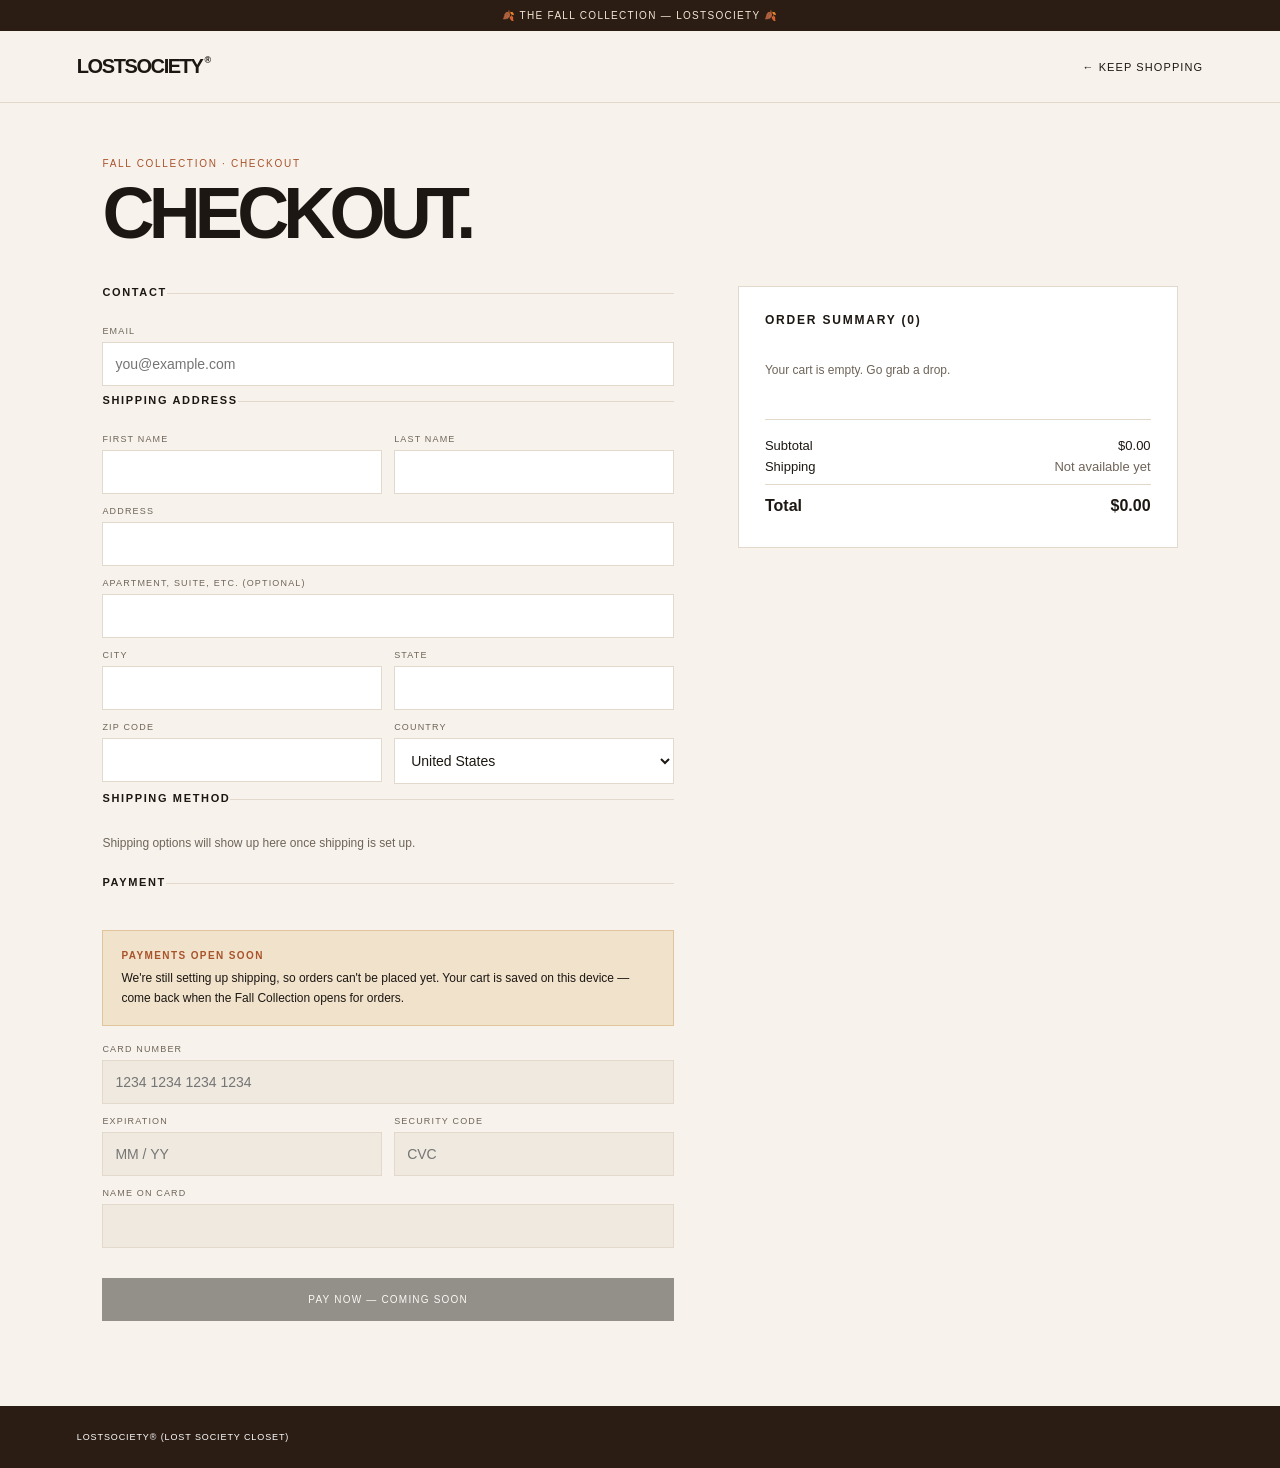
==== checkout.html @ d5fba1bd "Add fall collection theme and clickable drops leading to checkout (6accaf98568cc9c423f81191)" ====
<!DOCTYPE html>
<html lang="en">
<head>
<meta charset="UTF-8"><meta name="viewport" content="width=device-width, initial-scale=1">
<meta name="robots" content="noindex">
<title>Checkout | LOSTSOCIETY</title>
<link rel="icon" href="/favicon.ico?v=2" sizes="any">
<link rel="icon" type="image/png" href="/favicon.png?v=2">
<link rel="stylesheet" href="/shop.css">
<style>
:root{--paper:#f7f3ec;--ink:#1c1712;--muted:#6e6459;--line:#e2d9cc;--rust:#a8532a;--amber:#c98a2e;--bark:#2b1d14}
*{box-sizing:border-box}body{margin:0;background:var(--paper);color:var(--ink);font-family:Arial,Helvetica,sans-serif}a{color:inherit;text-decoration:none}
.announcement{padding:10px 20px;text-align:center;font-size:10px;letter-spacing:.13em;text-transform:uppercase;background:var(--bark);color:#f3e6d3}
header{height:72px;padding:0 6vw;display:flex;align-items:center;justify-content:space-between;border-bottom:1px solid var(--line)}
.brand{font-weight:900;letter-spacing:-.07em;font-size:20px}.brand small{font-size:9px;letter-spacing:0;vertical-align:top;margin-left:2px}
.back{font-size:11px;text-transform:uppercase;letter-spacing:.1em}.back:hover{opacity:.55}
.kicker{font-size:10px;text-transform:uppercase;letter-spacing:.17em;color:var(--rust)}
h1{font-size:clamp(40px,6vw,72px);line-height:.9;letter-spacing:-.08em;text-transform:uppercase;margin:12px 0 0}
.wrap{padding:55px 8vw 85px}
.layout{display:grid;grid-template-columns:1.3fr 1fr;gap:5vw;margin-top:40px;align-items:start}
fieldset{border:0;border-top:1px solid var(--line);padding:24px 0 8px;margin:0}
legend{font-size:11px;letter-spacing:.15em;text-transform:uppercase;font-weight:700;padding:0 0 4px}
.grid{display:grid;grid-template-columns:1fr 1fr;gap:12px}.grid .full{grid-column:1/-1}
label{display:flex;flex-direction:column;gap:6px;font-size:9px;letter-spacing:.13em;text-transform:uppercase;color:var(--muted)}
input,select{font:inherit;font-size:14px;padding:13px 12px;border:1px solid var(--line);background:#fff;color:var(--ink);letter-spacing:0;text-transform:none}
input:focus,select:focus{outline:1px solid var(--ink)}
input:disabled{background:#efe9df;color:#998f83;cursor:not-allowed}
.notice{background:#f1e2cc;border:1px solid #e0c49c;padding:16px 18px;font-size:12px;line-height:1.7;margin:14px 0 18px}
.notice strong{display:block;font-size:10px;letter-spacing:.14em;text-transform:uppercase;color:var(--rust);margin-bottom:4px}
.button{display:inline-block;background:var(--ink);color:#fff;padding:15px 19px;font-size:10px;letter-spacing:.12em;text-transform:uppercase;border:1px solid var(--ink)}
.button:disabled{opacity:.45;cursor:not-allowed}
.summary{background:#fff;border:1px solid var(--line);padding:26px;position:sticky;top:20px}
.summary h2{font-size:12px;letter-spacing:.15em;text-transform:uppercase;margin:0}
.totals{margin-top:18px;border-top:1px solid var(--line);padding-top:12px}.totals .total{font-size:16px;font-weight:700;border-top:1px solid var(--line);padding-top:12px;margin-top:10px}
.muted{color:var(--muted)}
footer{background:var(--bark);color:#fff;padding:26px 6vw;font-size:9px;text-transform:uppercase;letter-spacing:.1em}
@media(max-width:860px){.layout{grid-template-columns:1fr}.summary{position:static;order:-1}.wrap{padding:40px 6vw 65px}}
@media(max-width:450px){.grid{grid-template-columns:1fr}}
</style>
</head>
<body>
<div class="announcement">🍂 The Fall Collection — LOSTSOCIETY 🍂</div>
<header><a class="brand" href="/">LOSTSOCIETY<small>®</small></a><a class="back" href="/#collection">← Keep shopping</a></header>
<main class="wrap">
<div class="kicker">Fall Collection · Checkout</div><h1>Checkout.</h1>
<div class="layout">
<form id="checkout-form" novalidate>
<fieldset><legend>Contact</legend><div class="grid">
<label class="full">Email<input type="email" name="email" autocomplete="email" placeholder="you@example.com"></label>
</div></fieldset>
<fieldset><legend>Shipping address</legend><div class="grid">
<label>First name<input name="first" autocomplete="given-name"></label>
<label>Last name<input name="last" autocomplete="family-name"></label>
<label class="full">Address<input name="address" autocomplete="address-line1"></label>
<label class="full">Apartment, suite, etc. (optional)<input name="address2" autocomplete="address-line2"></label>
<label>City<input name="city" autocomplete="address-level2"></label>
<label>State<input name="state" autocomplete="address-level1"></label>
<label>ZIP code<input name="zip" autocomplete="postal-code" inputmode="numeric"></label>
<label>Country<select name="country" autocomplete="country"><option>United States</option></select></label>
</div></fieldset>
<fieldset><legend>Shipping method</legend>
<p class="muted" style="font-size:12px;margin:4px 0 18px">Shipping options will show up here once shipping is set up.</p>
</fieldset>
<fieldset><legend>Payment</legend>
<div class="notice"><strong>Payments open soon</strong>We're still setting up shipping, so orders can't be placed yet. Your cart is saved on this device — come back when the Fall Collection opens for orders.</div>
<div class="grid">
<label class="full">Card number<input disabled placeholder="1234 1234 1234 1234"></label>
<label>Expiration<input disabled placeholder="MM / YY"></label>
<label>Security code<input disabled placeholder="CVC"></label>
<label class="full">Name on card<input disabled></label>
</div></fieldset>
<button class="button wide" type="submit" id="pay" disabled>Pay now — coming soon</button>
</form>
<aside class="summary"><h2>Order summary (<span data-cart-count>0</span>)</h2>
<div id="summary-lines"></div>
<div class="totals">
<div class="row"><span>Subtotal</span><span id="subtotal">$0.00</span></div>
<div class="row"><span>Shipping</span><span class="muted">Not available yet</span></div>
<div class="row total"><span>Total</span><span id="total">$0.00</span></div>
</div></aside>
</div>
</main>
<footer>LOSTSOCIETY® (Lost Society Closet)</footer>
<script src="/cart.js"></script>
<script>
function render(){renderCartLines(document.getElementById('summary-lines'));const s=money(Cart.subtotal());document.getElementById('subtotal').textContent=s;document.getElementById('total').textContent=s}
document.addEventListener('cart:change',render);render();
document.getElementById('checkout-form').addEventListener('submit',e=>e.preventDefault());
</script>
</body></html>
---- shop.css ----
/* Fall touches */
.hero{position:relative;overflow:hidden}.hero>*:not(.leaves){position:relative;z-index:1}
.leaves{position:absolute;inset:0;pointer-events:none;z-index:0}
.leaves i{position:absolute;top:-40px;font-style:normal;font-size:18px;opacity:.55;animation:leaf-fall 14s linear infinite}
.leaves i:nth-child(1){left:6%;animation-delay:0s}.leaves i:nth-child(2){left:22%;animation-delay:-5s;font-size:14px}
.leaves i:nth-child(3){left:41%;animation-delay:-9s}.leaves i:nth-child(4){left:58%;animation-delay:-2s;font-size:13px}
.leaves i:nth-child(5){left:76%;animation-delay:-11s}.leaves i:nth-child(6){left:92%;animation-delay:-7s;font-size:15px}
@keyframes leaf-fall{0%{transform:translate(0,0) rotate(0)}50%{transform:translate(30px,320px) rotate(160deg)}100%{transform:translate(-10px,680px) rotate(340deg);opacity:0}}
@media(prefers-reduced-motion:reduce){.leaves{display:none}}
.fall-title{color:var(--bark)}.fall-title::after{content:" 🍂";font-size:.5em;vertical-align:middle}
#collection .kicker{color:var(--rust)}
.story{background:#efe5d6}
footer{background:var(--bark)}

/* Shoppable cards */
.product-card.shoppable{font:inherit;color:inherit;text-align:left;cursor:pointer;transition:transform .2s,box-shadow .2s,border-color .2s;background:#f1ebe1}
.product-card.shoppable:hover,.product-card.shoppable:focus-visible{transform:translateY(-3px);box-shadow:0 12px 28px rgba(80,45,15,.13);border-color:var(--amber);outline:none}
.product-card.shoppable img{width:100%;height:auto;display:block;margin:14px 0}
.product-card .product-name{color:var(--ink)!important;font-weight:700}
.shop-hint{margin-top:12px;font-size:9px;letter-spacing:.13em;text-transform:uppercase;color:var(--rust)}

/* Header cart */
.cart-toggle{background:none;font:inherit;letter-spacing:inherit;text-transform:inherit;color:inherit;cursor:pointer}
.mobile-cart{display:none;margin-left:auto;margin-right:14px;background:none;border:1px solid var(--ink);padding:8px 11px;font-size:10px;letter-spacing:.1em;text-transform:uppercase;font-family:inherit;color:inherit}
@media(max-width:760px){.mobile-cart{display:block}}

/* Panels */
.overlay{position:fixed;inset:0;background:rgba(30,20,12,.5);z-index:20}
.modal{position:fixed;z-index:21;left:50%;top:50%;transform:translate(-50%,-50%);width:min(860px,94vw);max-height:92vh;overflow:auto;background:var(--paper);display:grid;grid-template-columns:1fr 1fr;border:1px solid var(--line)}
.modal[hidden],.drawer[hidden],.overlay[hidden]{display:none}
.pm-image{background:#fff;display:flex;align-items:center;justify-content:center;padding:20px}.pm-image img{width:100%;height:auto}
.pm-info{padding:38px 32px}.pm-info h3{font-size:clamp(30px,4vw,44px);letter-spacing:-.06em;text-transform:uppercase;margin:12px 0 6px;line-height:.95}
.pm-price{font-size:18px;font-weight:700;margin:0 0 14px}.pm-desc{font-size:12px;color:var(--muted);line-height:1.7}
.pm-label{font-size:9px;letter-spacing:.15em;text-transform:uppercase;color:var(--muted);margin:20px 0 8px}
.sizes{display:flex;gap:6px;flex-wrap:wrap}.sizes button{min-width:46px;padding:11px 8px;border:1px solid var(--line);background:#fff;font:inherit;font-size:11px;cursor:pointer}.sizes button:hover{border-color:var(--ink)}.sizes button.on{background:var(--ink);color:#fff;border-color:var(--ink)}
.pm-msg{font-size:11px;color:var(--rust);min-height:16px}
.button.wide{display:block;width:100%;text-align:center;margin-top:22px;cursor:pointer;font-family:inherit}
.button.disabled{opacity:.4;pointer-events:none}
.close{position:absolute;top:10px;right:14px;background:none;border:0;font-size:28px;cursor:pointer;color:var(--ink);z-index:2}
.drawer{position:fixed;z-index:21;top:0;right:0;bottom:0;width:min(420px,100vw);background:var(--paper);display:flex;flex-direction:column;border-left:1px solid var(--line)}
.drawer-top{padding:24px;border-bottom:1px solid var(--line);font-size:12px;letter-spacing:.12em;text-transform:uppercase;position:relative}.drawer-top .close{top:12px}
.drawer-lines{flex:1;overflow:auto;padding:0 24px}
.drawer-bottom{padding:22px 24px;border-top:1px solid var(--line)}.drawer-bottom p{font-size:11px;color:var(--muted);margin:6px 0 0}
.row{display:flex;justify-content:space-between;font-size:13px;margin:6px 0}

/* Cart lines (drawer + checkout) */
.cart-line{display:grid;grid-template-columns:64px 1fr auto;gap:14px;padding:18px 0;border-bottom:1px solid var(--line);align-items:start}
.cart-line img{width:64px;height:64px;object-fit:cover;background:#fff;border:1px solid var(--line)}
.cart-line-info{display:flex;flex-direction:column;gap:4px;font-size:12px}.cart-line-info span{color:var(--muted);font-size:11px}
.cart-line-total{font-size:13px}.cart-empty{font-size:12px;color:var(--muted);padding:24px 0}
.qty{display:flex;align-items:center;gap:8px;margin-top:4px}.qty button{width:26px;height:26px;border:1px solid var(--line);background:#fff;cursor:pointer;font-size:14px;line-height:1}
.qty .remove{width:auto;border:0;background:none;text-decoration:underline;font-size:10px;color:var(--muted);margin-left:6px}
.qty.big button{width:38px;height:38px}.qty.big span{min-width:24px;text-align:center}
@media(max-width:760px){.modal{grid-template-columns:1fr;top:auto;bottom:0;left:0;transform:none;width:100vw;max-height:90vh}.pm-info{padding:26px 22px}}
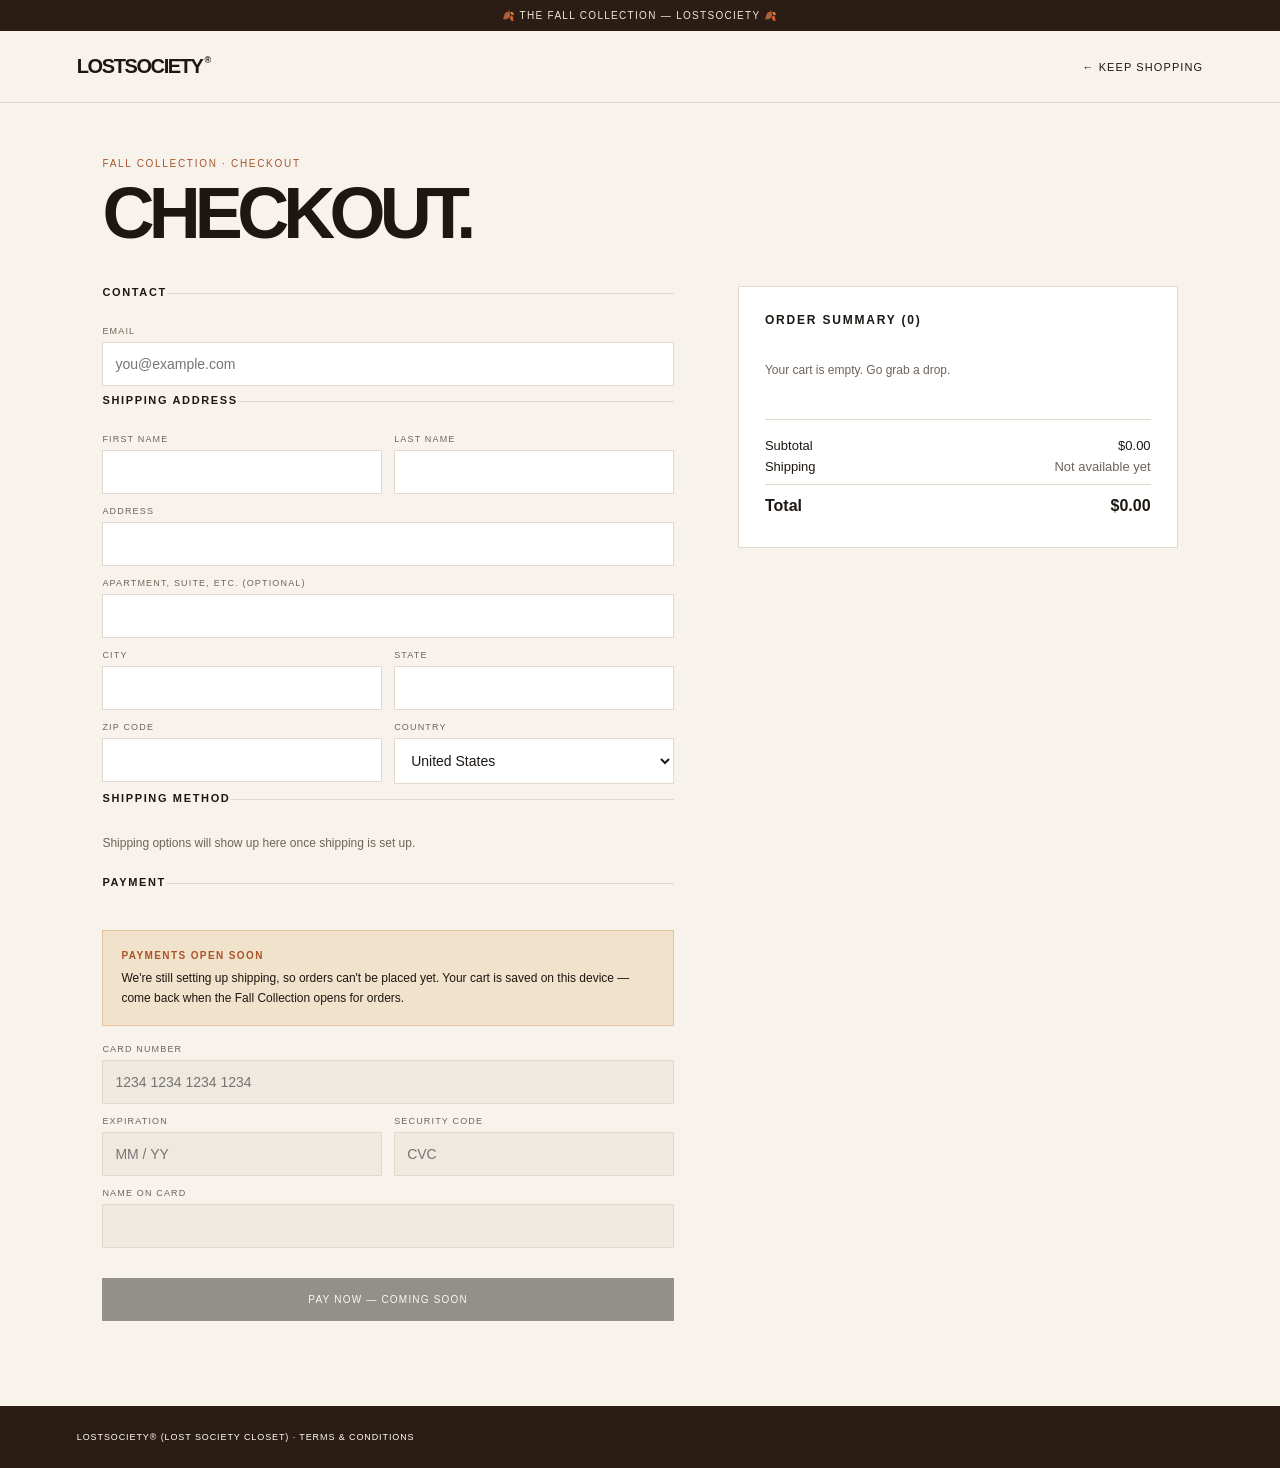
==== commit 35669362: "Add terms and conditions link to website footer (6ad164821f1bd931a2390437)" ====
--- a/checkout.html
+++ b/checkout.html
@@ -80,7 +80,7 @@
 </div></aside>
 </div>
 </main>
-<footer>LOSTSOCIETY® (Lost Society Closet)</footer>
+<footer>LOSTSOCIETY® (Lost Society Closet) · <a href="/terms">Terms &amp; Conditions</a></footer>
 <script src="/cart.js"></script>
 <script>
 function render(){renderCartLines(document.getElementById('summary-lines'));const s=money(Cart.subtotal());document.getElementById('subtotal').textContent=s;document.getElementById('total').textContent=s}
--- a/shop.css
+++ b/shop.css
@@ -33,6 +33,7 @@
 .pm-price{font-size:18px;font-weight:700;margin:0 0 14px}.pm-desc{font-size:12px;color:var(--muted);line-height:1.7}
 .pm-label{font-size:9px;letter-spacing:.15em;text-transform:uppercase;color:var(--muted);margin:20px 0 8px}
 .sizes{display:flex;gap:6px;flex-wrap:wrap}.sizes button{min-width:46px;padding:11px 8px;border:1px solid var(--line);background:#fff;font:inherit;font-size:11px;cursor:pointer}.sizes button:hover{border-color:var(--ink)}.sizes button.on{background:var(--ink);color:#fff;border-color:var(--ink)}
+.size-chart img{display:block;width:100%;height:auto;border:1px solid var(--line)}.size-chart[hidden]{display:none}
 .pm-msg{font-size:11px;color:var(--rust);min-height:16px}
 .button.wide{display:block;width:100%;text-align:center;margin-top:22px;cursor:pointer;font-family:inherit}
 .button.disabled{opacity:.4;pointer-events:none}
@@ -52,3 +53,19 @@
 .qty .remove{width:auto;border:0;background:none;text-decoration:underline;font-size:10px;color:var(--muted);margin-left:6px}
 .qty.big button{width:38px;height:38px}.qty.big span{min-width:24px;text-align:center}
 @media(max-width:760px){.modal{grid-template-columns:1fr;top:auto;bottom:0;left:0;transform:none;width:100vw;max-height:90vh}.pm-info{padding:26px 22px}}
+
+/* Header search */
+.search{position:relative;flex:0 1 260px;margin:0 24px}
+.search input{width:100%;font:inherit;font-size:12px;padding:10px 12px 10px 32px;border:1px solid var(--line);background:#fff url("data:image/svg+xml,%3Csvg xmlns='http://www.w3.org/2000/svg' width='14' height='14' fill='none' stroke='%236e6459' stroke-width='2'%3E%3Ccircle cx='6' cy='6' r='4.5'/%3E%3Cpath d='M9.5 9.5 13 13'/%3E%3C/svg%3E") no-repeat 11px center;color:var(--ink)}
+.search input:focus{outline:1px solid var(--ink)}
+.search-results{position:absolute;top:calc(100% + 6px);left:0;right:0;min-width:280px;margin:0;padding:6px 0;list-style:none;background:var(--paper);border:1px solid var(--line);box-shadow:0 14px 30px rgba(80,45,15,.15);z-index:10;max-height:70vh;overflow:auto}
+.search-results[hidden]{display:none}
+.search-results li[data-i]{display:flex;align-items:center;gap:12px;padding:9px 14px;cursor:pointer}
+.search-results li[data-i]:hover,.search-results li.on{background:#efe5d6}
+.search-results img,.search-icon{width:40px;height:40px;object-fit:cover;background:#fff;border:1px solid var(--line);flex:none;display:flex;align-items:center;justify-content:center;font-size:14px;color:var(--rust)}
+.search-results strong{display:block;font-size:12px;text-transform:uppercase;letter-spacing:.04em}
+.search-results small{display:block;font-size:10px;color:var(--muted);margin-top:3px}
+.search-results mark{background:#f1d9a8;color:inherit;padding:0 1px}
+.search-count,.search-empty{padding:6px 14px 8px;font-size:9px;letter-spacing:.13em;text-transform:uppercase;color:var(--muted)}
+.search-empty{text-transform:none;letter-spacing:0;font-size:12px;line-height:1.6;padding:10px 14px}
+@media(max-width:760px){header{flex-wrap:wrap;height:auto;padding-top:14px;padding-bottom:12px;row-gap:10px}header nav{top:100%}.search{order:5;flex:1 1 100%;margin:0}.search-results{min-width:0}}
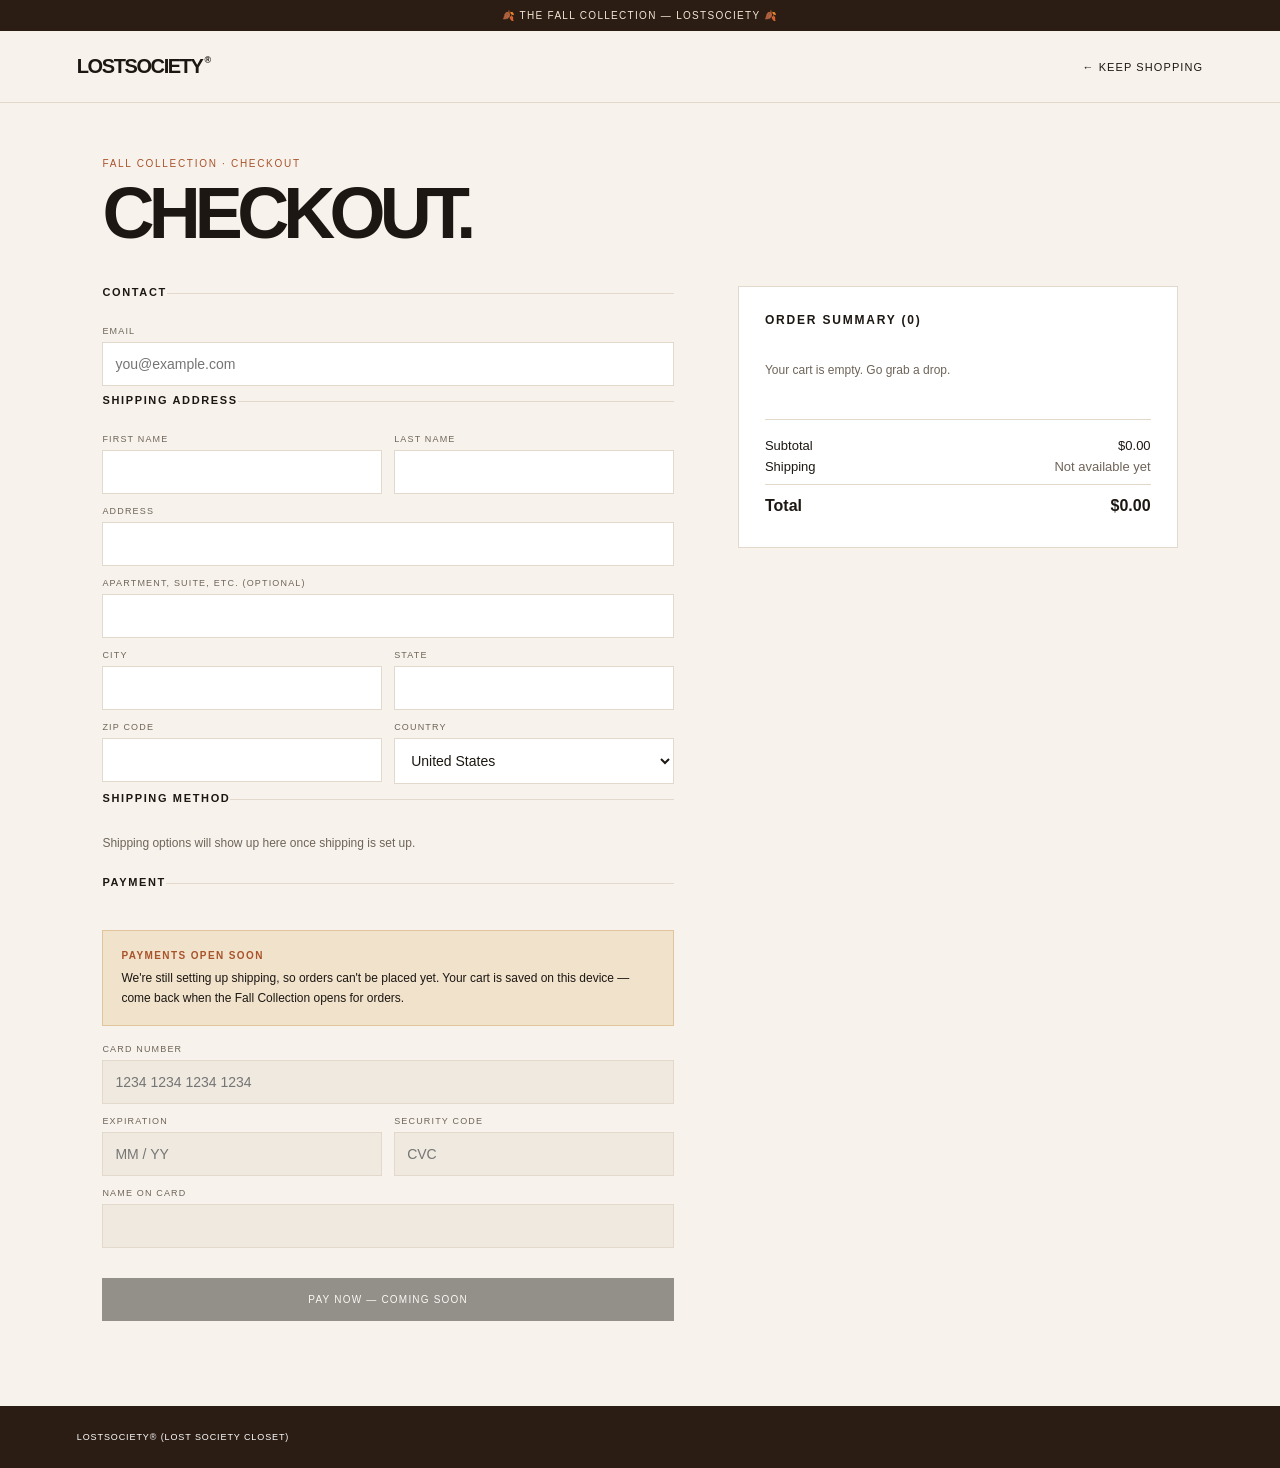
==== commit 251d7429: "Delete the terms and conditions (6ad6875e699321a8bf4fb0e7)" ====
--- a/checkout.html
+++ b/checkout.html
@@ -80,7 +80,7 @@
 </div></aside>
 </div>
 </main>
-<footer>LOSTSOCIETY® (Lost Society Closet) · <a href="/terms">Terms &amp; Conditions</a></footer>
+<footer>LOSTSOCIETY® (Lost Society Closet)</footer>
 <script src="/cart.js"></script>
 <script>
 function render(){renderCartLines(document.getElementById('summary-lines'));const s=money(Cart.subtotal());document.getElementById('subtotal').textContent=s;document.getElementById('total').textContent=s}
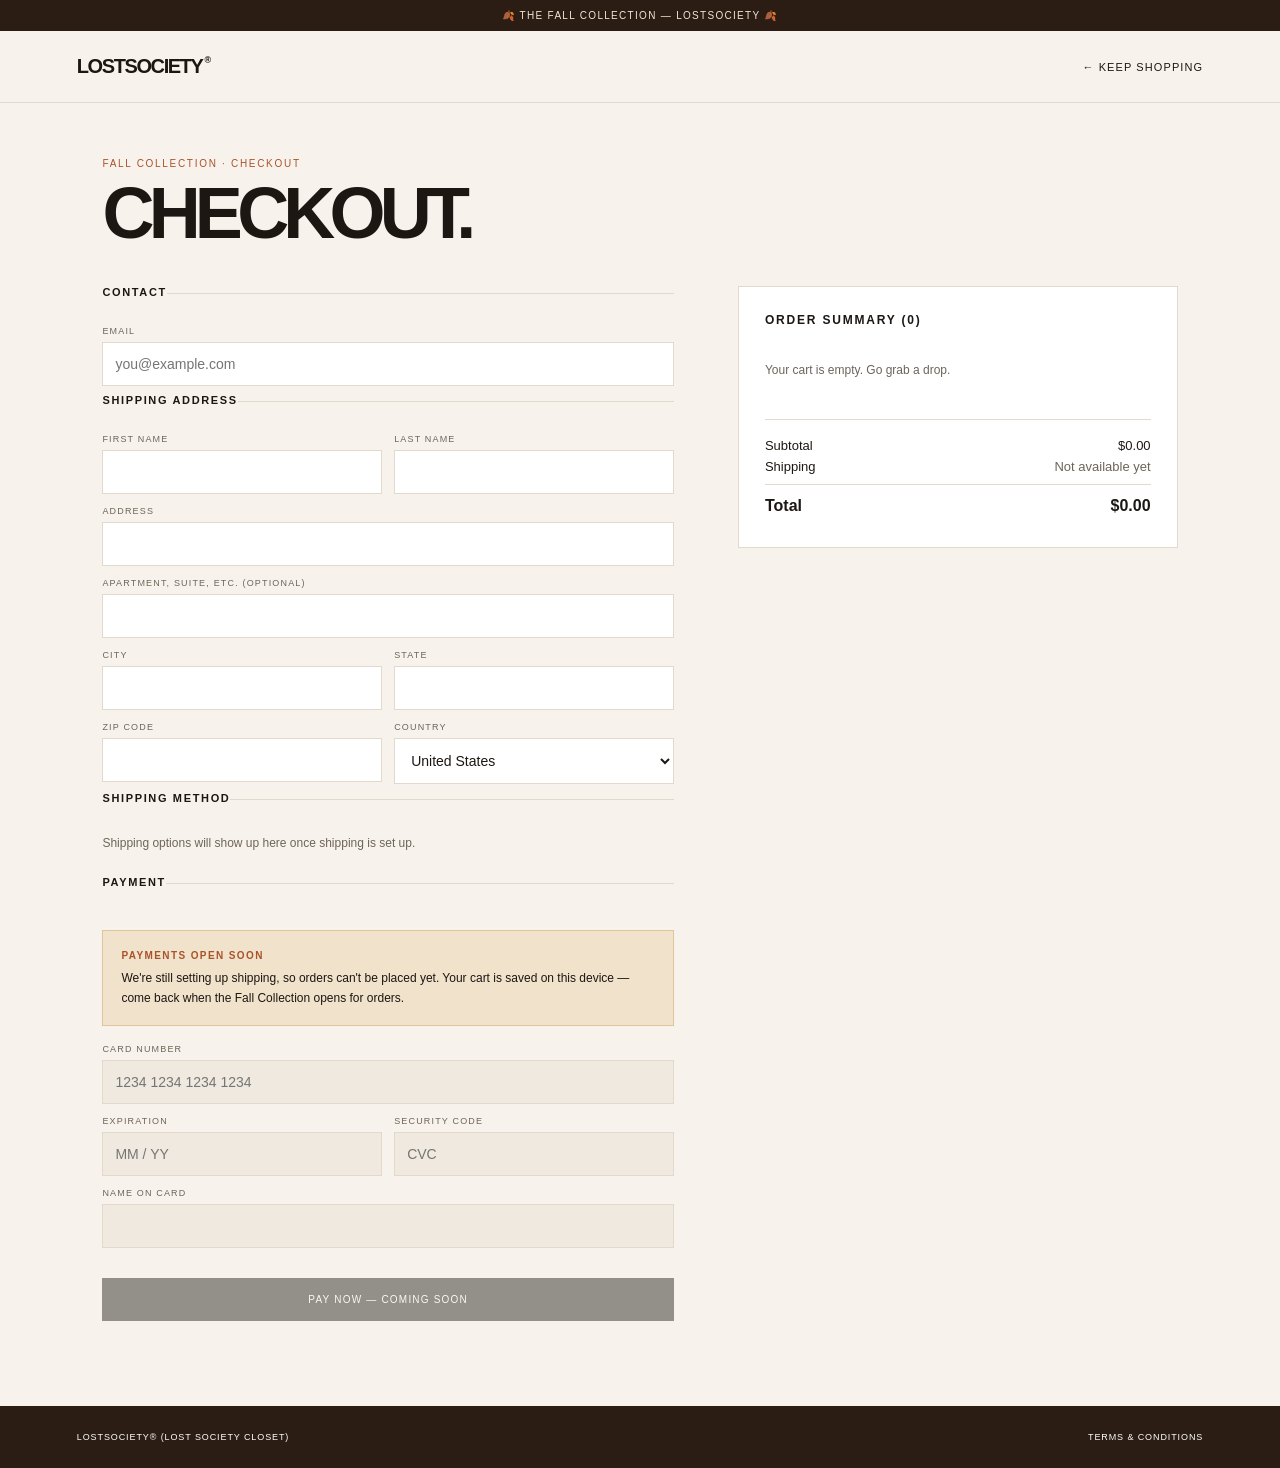
==== commit 31fbbee2: "Terms and conditions for Lost Society website and purchases (6ada9e2a32d3bc85cc2623eb)" ====
--- a/checkout.html
+++ b/checkout.html
@@ -4,8 +4,8 @@
 <meta charset="UTF-8"><meta name="viewport" content="width=device-width, initial-scale=1">
 <meta name="robots" content="noindex">
 <title>Checkout | LOSTSOCIETY</title>
-<link rel="icon" href="/favicon.ico?v=2" sizes="any">
-<link rel="icon" type="image/png" href="/favicon.png?v=2">
+<link rel="icon" href="/favicon.ico?v=3" sizes="any">
+<link rel="icon" type="image/png" href="/favicon.png?v=3">
 <link rel="stylesheet" href="/shop.css">
 <style>
 :root{--paper:#f7f3ec;--ink:#1c1712;--muted:#6e6459;--line:#e2d9cc;--rust:#a8532a;--amber:#c98a2e;--bark:#2b1d14}
@@ -80,7 +80,7 @@
 </div></aside>
 </div>
 </main>
-<footer>LOSTSOCIETY® (Lost Society Closet)</footer>
+<footer class="legal-footer"><span>LOSTSOCIETY® (Lost Society Closet)</span><a href="/terms-and-conditions">Terms &amp; Conditions</a></footer>
 <script src="/cart.js"></script>
 <script>
 function render(){renderCartLines(document.getElementById('summary-lines'));const s=money(Cart.subtotal());document.getElementById('subtotal').textContent=s;document.getElementById('total').textContent=s}
--- a/shop.css
+++ b/shop.css
@@ -69,3 +69,9 @@
 .search-count,.search-empty{padding:6px 14px 8px;font-size:9px;letter-spacing:.13em;text-transform:uppercase;color:var(--muted)}
 .search-empty{text-transform:none;letter-spacing:0;font-size:12px;line-height:1.6;padding:10px 14px}
 @media(max-width:760px){header{flex-wrap:wrap;height:auto;padding-top:14px;padding-bottom:12px;row-gap:10px}header nav{top:100%}.search{order:5;flex:1 1 100%;margin:0}.search-results{min-width:0}}
+
+/* Footer legal links */
+.footer-links{flex-wrap:wrap;line-height:1.8}
+.legal-footer{display:flex;justify-content:space-between;align-items:center;gap:20px;flex-wrap:wrap}
+footer a:focus-visible{outline:2px solid currentColor;outline-offset:5px}
+.legal-footer a:hover{text-decoration:underline}
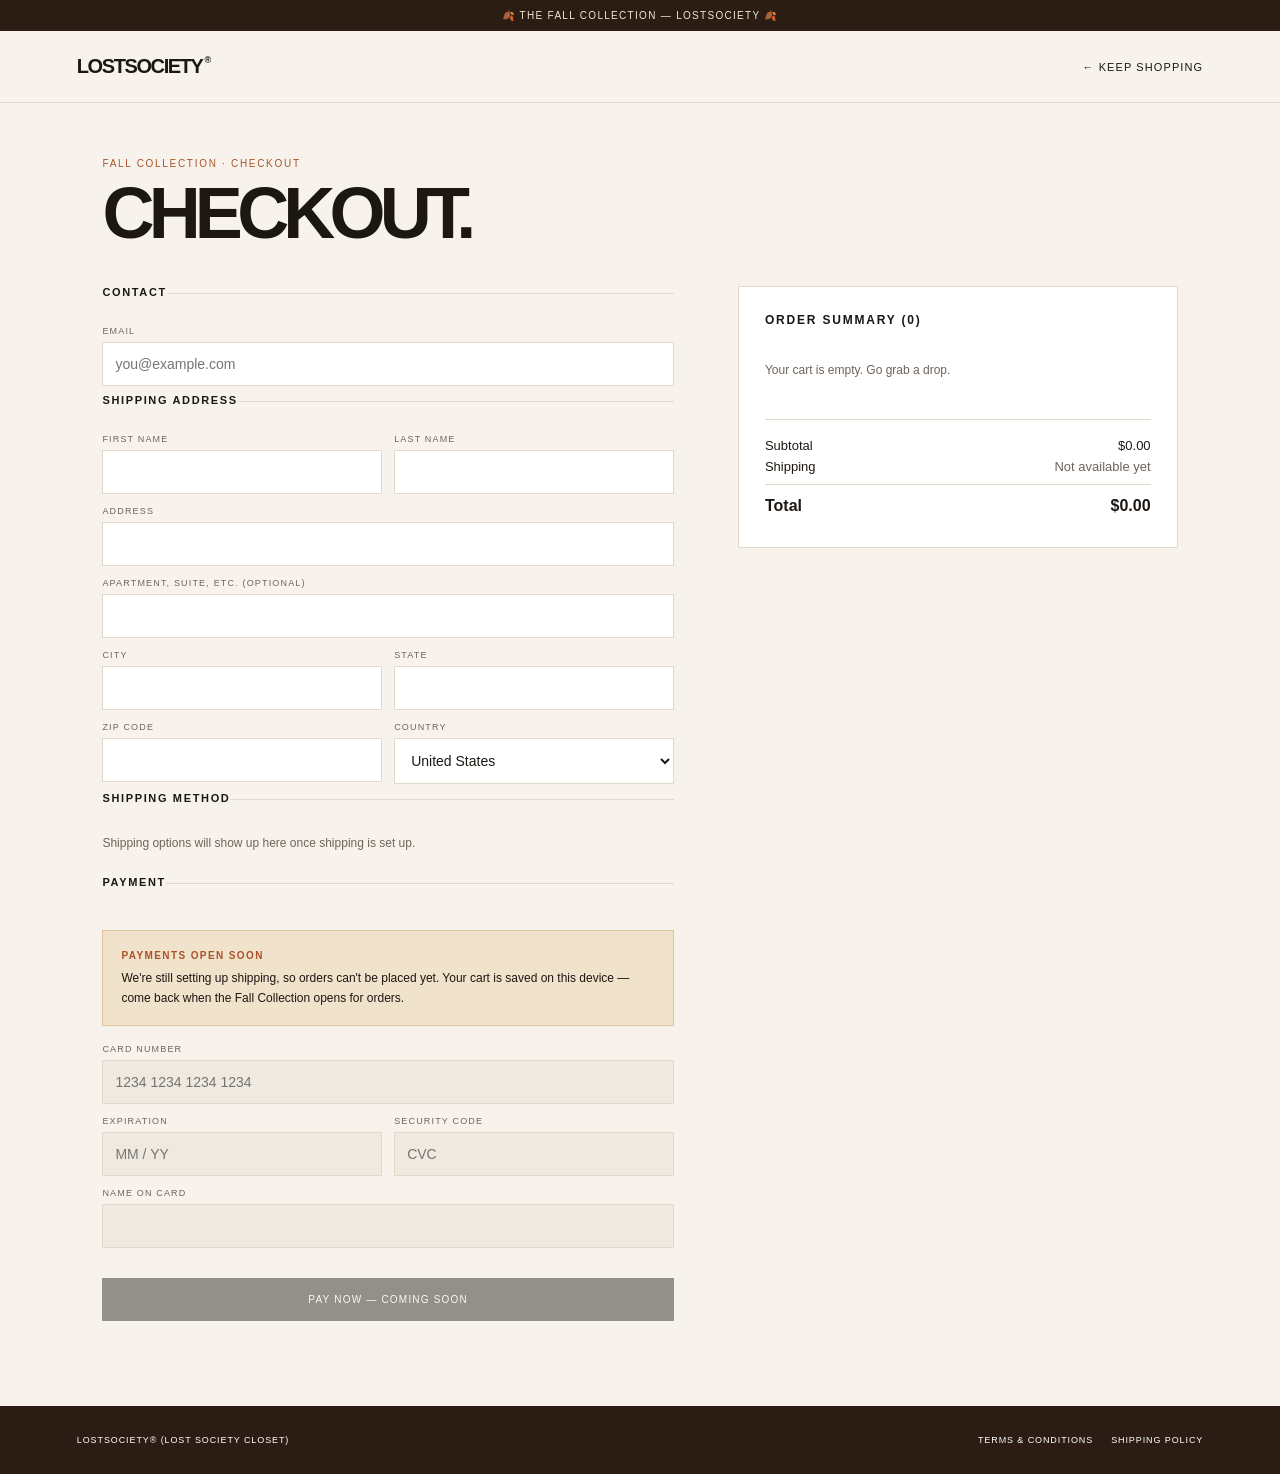
==== commit c10794bd: "Lost Society shipping policy overview (6adce076fe1d82cb4532569f)" ====
--- a/checkout.html
+++ b/checkout.html
@@ -80,7 +80,7 @@
 </div></aside>
 </div>
 </main>
-<footer class="legal-footer"><span>LOSTSOCIETY® (Lost Society Closet)</span><a href="/terms-and-conditions">Terms &amp; Conditions</a></footer>
+<footer class="legal-footer"><span>LOSTSOCIETY® (Lost Society Closet)</span><div class="footer-links"><a href="/terms-and-conditions">Terms &amp; Conditions</a><a href="/shipping-policy">Shipping Policy</a></div></footer>
 <script src="/cart.js"></script>
 <script>
 function render(){renderCartLines(document.getElementById('summary-lines'));const s=money(Cart.subtotal());document.getElementById('subtotal').textContent=s;document.getElementById('total').textContent=s}
--- a/shop.css
+++ b/shop.css
@@ -71,7 +71,7 @@
 @media(max-width:760px){header{flex-wrap:wrap;height:auto;padding-top:14px;padding-bottom:12px;row-gap:10px}header nav{top:100%}.search{order:5;flex:1 1 100%;margin:0}.search-results{min-width:0}}
 
 /* Footer legal links */
-.footer-links{flex-wrap:wrap;line-height:1.8}
+.footer-links{display:flex;gap:18px;flex-wrap:wrap;line-height:1.8}
 .legal-footer{display:flex;justify-content:space-between;align-items:center;gap:20px;flex-wrap:wrap}
 footer a:focus-visible{outline:2px solid currentColor;outline-offset:5px}
 .legal-footer a:hover{text-decoration:underline}
